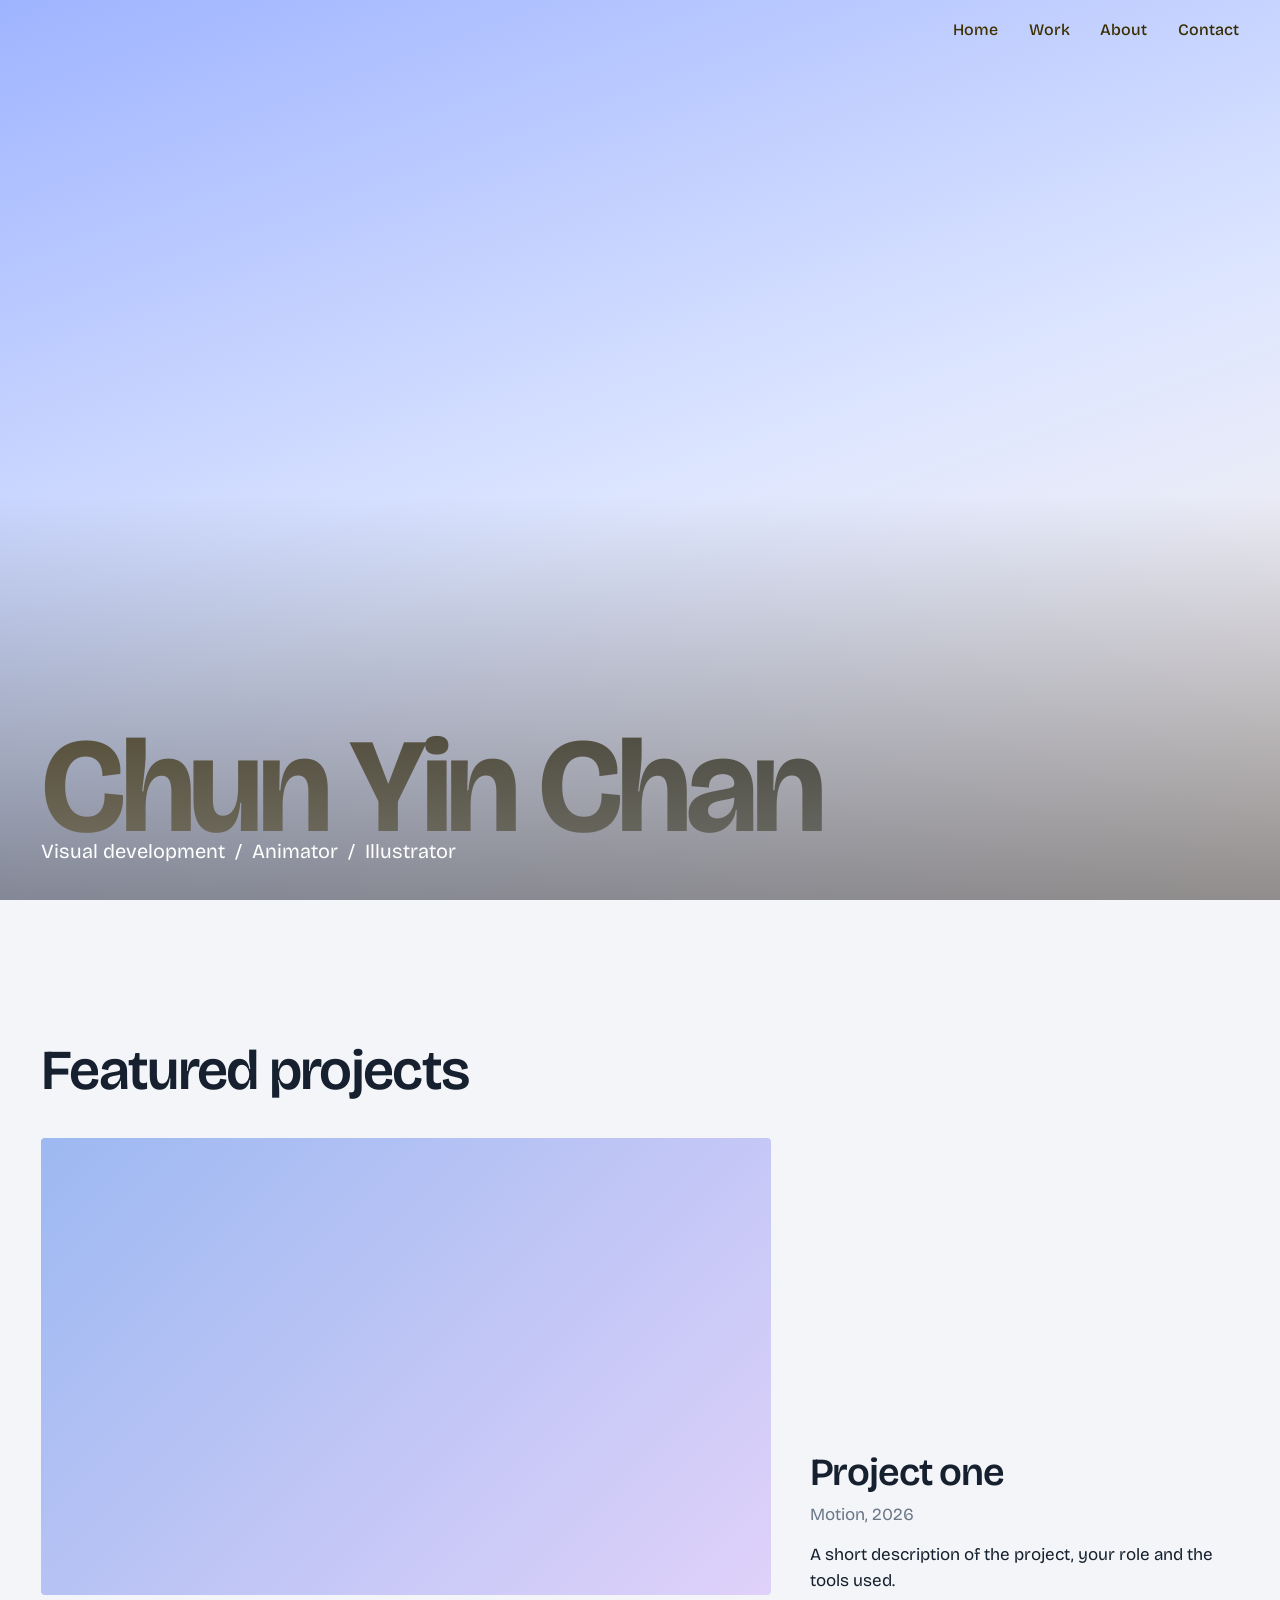
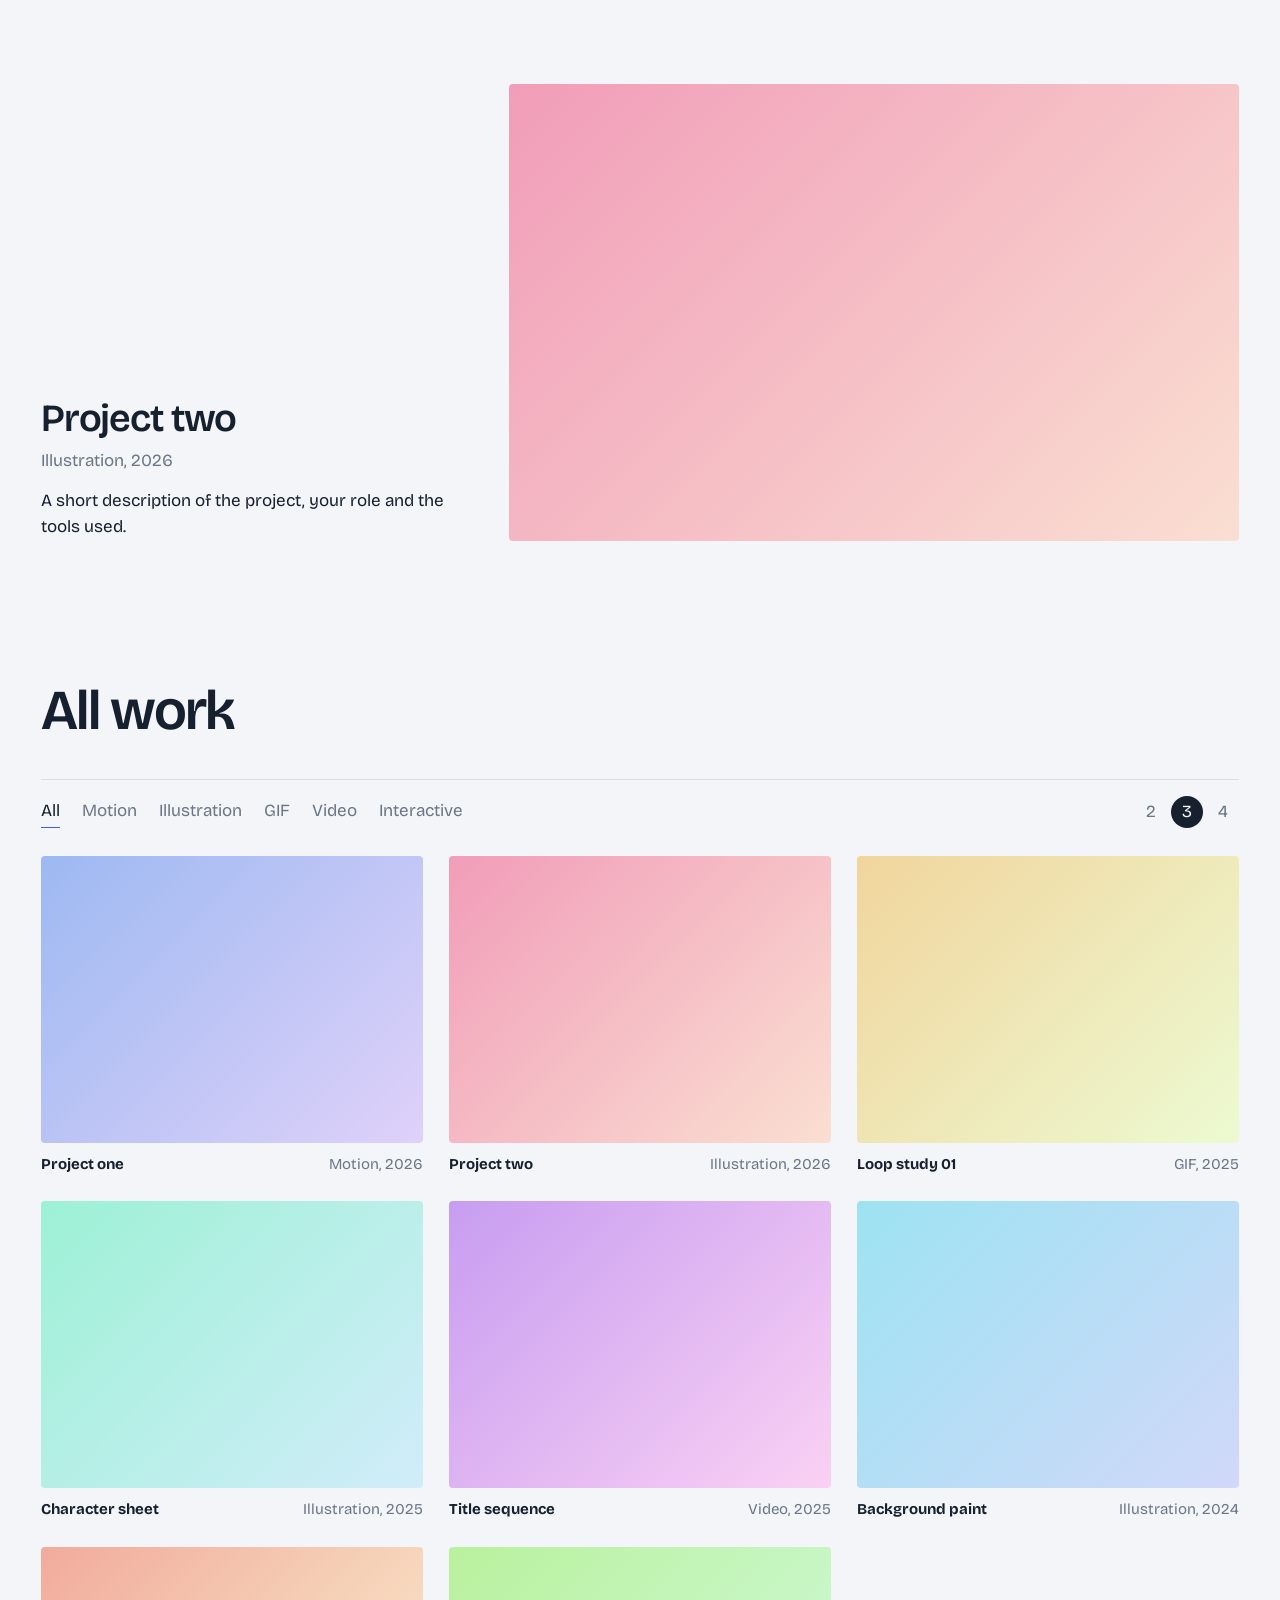
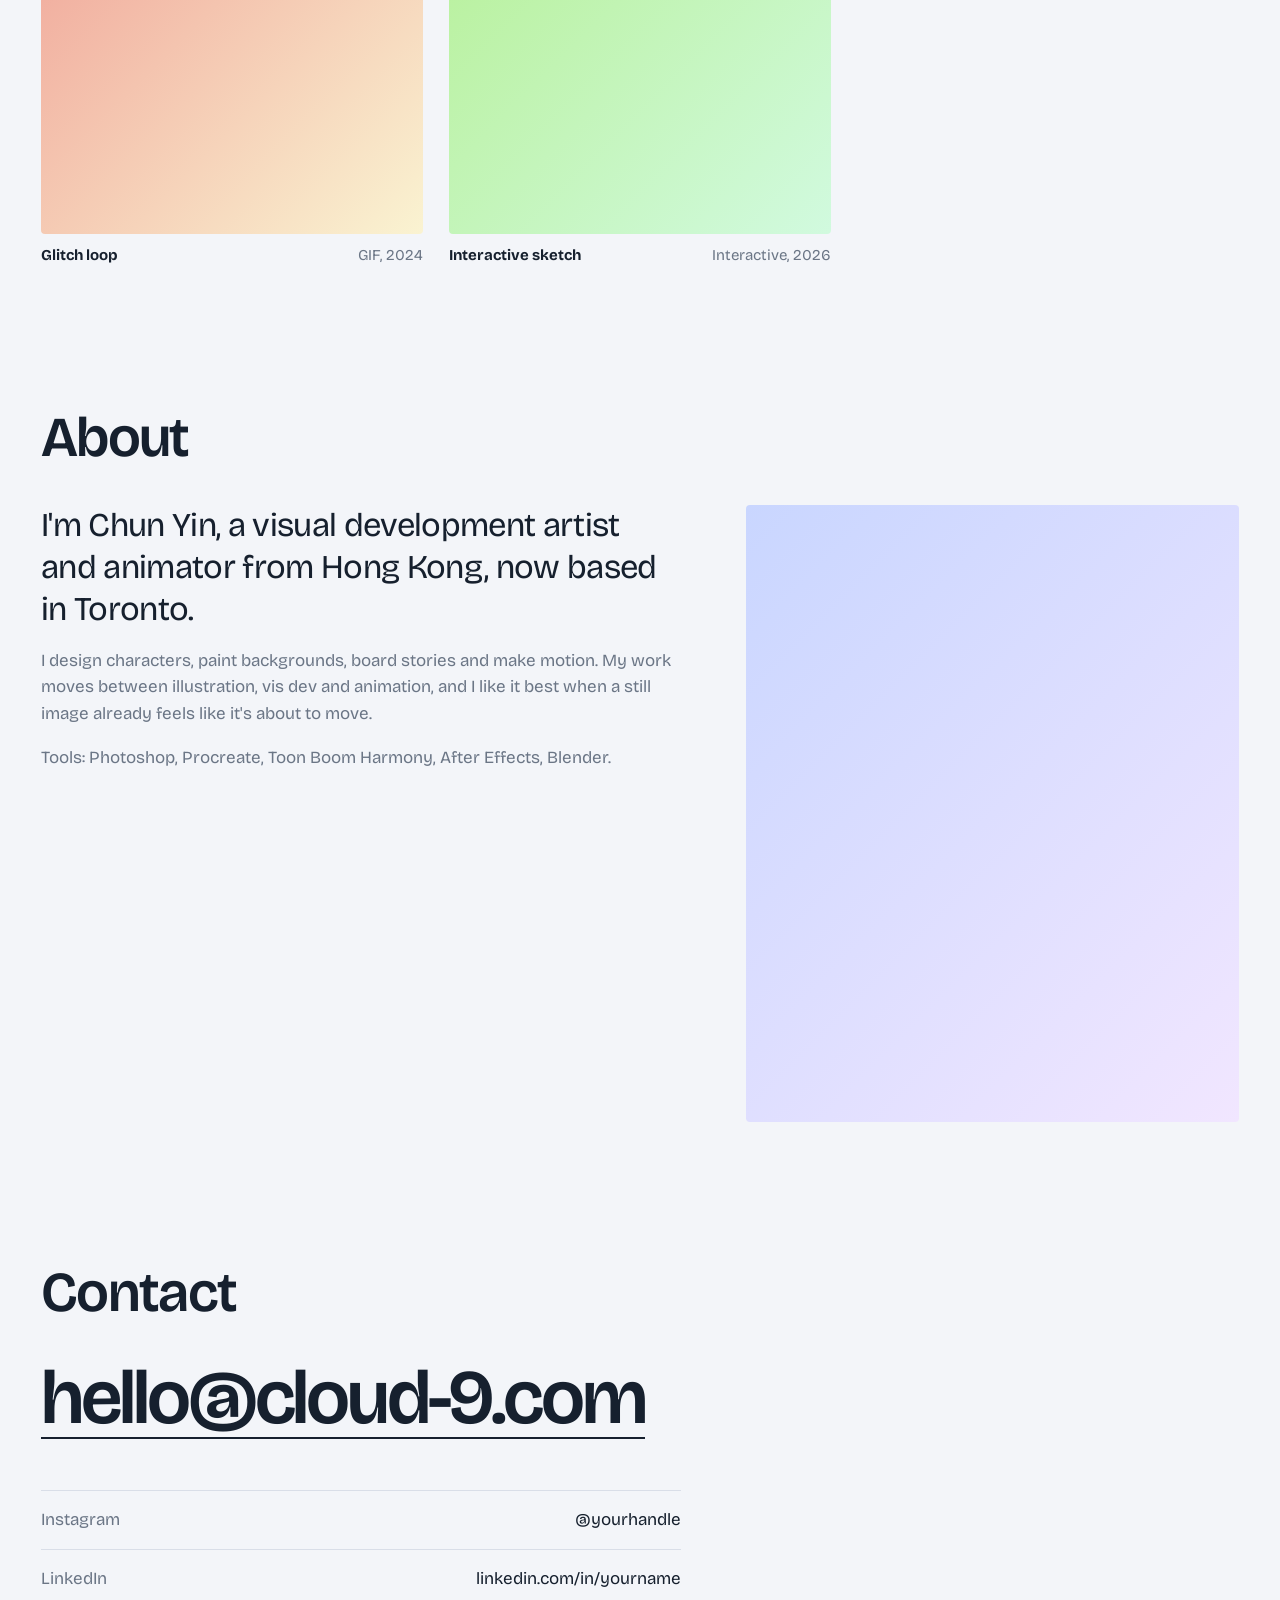
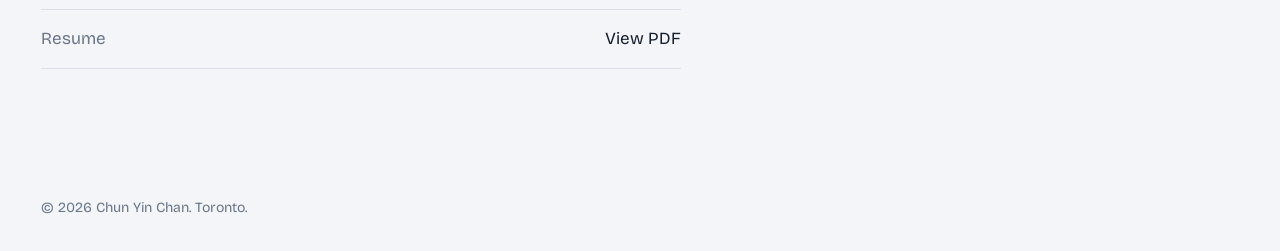
==== index.html @ bebf48cf "Add files via upload" ====
<!DOCTYPE html>
<html lang="en">
<head>
  <meta charset="UTF-8">
  <meta name="viewport" content="width=device-width, initial-scale=1.0">

  <!-- ★ 改這裡 1：瀏覽器分頁標題、Google 搜尋顯示的說明 -->
  <title>Chun Yin Chan — Visual Development, Animation, Illustration</title>
  <meta name="description" content="Portfolio of Chun Yin Chan: visual development, animation, illustration, storyboard and background design. Based in Toronto.">

  <link rel="preconnect" href="https://fonts.googleapis.com">
  <link rel="preconnect" href="https://fonts.gstatic.com" crossorigin>
  <link href="https://fonts.googleapis.com/css2?family=Bricolage+Grotesque:opsz,wght@12..96,300..800&display=swap" rel="stylesheet">
  <link rel="stylesheet" href="style.css">
</head>
<body>

  <!-- ★ 改這裡 2：左上角的名字（大名字會在捲動後縮小回到這裡） -->
  <a class="brand" href="#home" aria-label="Chun Yin Chan, back to top">Chun Yin Chan</a>

  <!-- ★ 改這裡 3（選用）：電腦版右上角選單。想改選單文字就改這裡，記得手機選單（下面）也一起改 -->
  <nav class="nav" aria-label="Main">
    <a href="#home">Home</a>
    <a href="#work">Work</a>
    <a href="#about">About</a>
    <a href="#contact">Contact</a>
  </nav>

  <!-- 手機版：Menu 按鈕 + 全螢幕選單 -->
  <button class="menu-btn" id="menu-btn" type="button" aria-expanded="false" aria-controls="menu">Menu</button>
  <div class="menu" id="menu" aria-hidden="true">
    <a href="#home">Home</a>
    <a href="#work">Work</a>
    <a href="#about">About</a>
    <a href="#contact">Contact</a>
    <!-- ★ 改這裡 4：手機選單底部的小字 -->
    <p class="menu-foot">Chun Yin Chan<br>Toronto</p>
  </div>

  <!-- HERO -->
  <header class="hero" id="home">
    <!-- ★ 改這裡 5：Hero 主圖。把你的圖命名為 hero.jpg 放進 images 資料夾；alt 是圖片說明 -->
    <img class="hero-img" src="images/hero.jpg" alt="Artwork by Chun Yin Chan" onerror="this.remove()">
    <!-- ★ 改這裡 6：名字下面那行職稱 -->
    <p class="hero-roles">Visual development &nbsp;/&nbsp; Animator &nbsp;/&nbsp; Illustrator</p>
  </header>

  <main>
    <!-- 兩個主打專案：內容來自 script.js 裡 featured: true 的作品 -->
    <section class="section" id="showcase">
      <h2 class="section-title">Featured projects</h2>
      <div class="showcase-list" id="showcase-list"></div>
    </section>

    <!-- 作品總覽 Gallery（分類選單與卡片由 script.js 自動產生） -->
    <section class="section" id="work">
      <div class="work-head">
        <h2 class="section-title">All work</h2>
        <div class="controls">
          <div class="filters" id="filters" role="tablist" aria-label="Filter works"></div>
          <div class="density" id="density" aria-label="Grid size">
            <button type="button" data-size="large" aria-label="Large grid">2</button>
            <button type="button" data-size="medium" class="active" aria-label="Medium grid">3</button>
            <button type="button" data-size="small" aria-label="Small grid">4</button>
          </div>
        </div>
      </div>
      <div class="grid" id="grid" data-size="medium"></div>
    </section>

    <!-- ABOUT -->
    <section class="section" id="about">
      <h2 class="section-title">About</h2>
      <div class="about-grid">
        <div class="about-body">
          <!-- ★ 改這裡 7：About 文字（第一段是大字） -->
          <p class="about-lead">I'm Chun Yin, a visual development artist and animator from Hong Kong, now based in Toronto.</p>
          <p>I design characters, paint backgrounds, board stories and make motion. My work moves between illustration, vis dev and animation, and I like it best when a still image already feels like it's about to move.</p>
          <p>Tools: Photoshop, Procreate, Toon Boom Harmony, After Effects, Blender.</p>
        </div>
        <!-- ★ 改這裡 8：你的照片。命名為 about.jpg 放進 images 資料夾（建議直式 4:5，例如 1200×1500） -->
        <div class="about-photo">
          <img src="images/about.jpg" alt="Portrait of Chun Yin Chan" loading="lazy" onerror="this.remove()">
        </div>
      </div>
    </section>

    <!-- CONTACT -->
    <section class="section" id="contact">
      <h2 class="section-title">Contact</h2>
      <!-- ★ 改這裡 9：Email（href 的 mailto: 後面與顯示文字兩處都要改） -->
      <a class="contact-mail" href="mailto:hello@cloud-9.com">hello@cloud-9.com</a>

      <div class="contact-list">
        <!-- ★ 改這裡 10：Instagram（網址 href 與顯示的 @帳號） -->
        <a href="https://www.instagram.com/yourhandle/" target="_blank" rel="noopener"><span>Instagram</span><span>@yourhandle</span></a>
        <!-- ★ 改這裡 11：LinkedIn -->
        <a href="https://www.linkedin.com/in/yourname/" target="_blank" rel="noopener"><span>LinkedIn</span><span>linkedin.com/in/yourname</span></a>
        <!-- ★ 改這裡 12：履歷。把 PDF 命名為 resume.pdf 放在網站資料夾最外層（和 index.html 同一層） -->
        <a href="resume.pdf" target="_blank" rel="noopener"><span>Resume</span><span>View PDF</span></a>
      </div>
    </section>
  </main>

  <!-- ★ 改這裡 13：頁尾名字與城市 -->
  <footer class="footer">© <span id="year"></span> Chun Yin Chan. Toronto.</footer>

  <!-- 點擊作品後的放大檢視：左箭頭 / 作品 / 右箭頭 -->
  <div class="lightbox" id="lightbox" aria-hidden="true" role="dialog" aria-modal="true">
    <div class="lb-bar">
      <button type="button" id="lb-close" aria-label="Close">Close</button>
    </div>
    <div class="lb-main">
      <button type="button" class="lb-arrow" id="lb-prev" aria-label="Previous work">&larr;</button>
      <div class="lb-stage" id="lb-stage"></div>
      <button type="button" class="lb-arrow" id="lb-next" aria-label="Next work">&rarr;</button>
    </div>
    <div class="lb-caption">
      <h3 id="lb-title"></h3>
      <p id="lb-desc"></p>
    </div>
  </div>

  <script src="script.js"></script>
</body>
</html>
---- style.css ----
/* ============================================================
   1. 設計變數：想改顏色、間距，只要改這一區
   ============================================================ */
:root {
  /* ★ 改這裡：想換網站配色，只改下面三個顏色 */
  --bg: #f3f5f9;          /* 背景：雲白 */
  --ink: #16202e;         /* 深藍墨色 */
  --muted: #6b7686;       /* 次要文字 */
  --line: #d9dee8;        /* 細線 */
  --accent: #3d5afe;      /* 鈷藍：只用在 hover 與按鈕狀態 */
  --pad: clamp(18px, 3.2vw, 44px);   /* 左右邊距 */
  --big: clamp(40px, 10.5vw, 168px); /* Hero 名字大小 */
  --ease: cubic-bezier(.2, .7, .2, 1);
  --roles-size: clamp(13px, 1.6vw, 20px);  /* 職稱字級 */
  --roles-bottom: 36px;                     /* 職稱離畫面底部的距離 */
  --font: "Bricolage Grotesque", "Helvetica Neue", Arial, "PingFang HK", "Noto Sans TC", sans-serif;
}

* { box-sizing: border-box; margin: 0; padding: 0; }
html { scroll-behavior: smooth; scroll-padding-top: 70px; }
body {
  background: var(--bg);
  color: var(--ink);
  font-family: var(--font);
  font-size: 17px;
  line-height: 1.55;
  -webkit-font-smoothing: antialiased;
}
a { color: inherit; text-decoration: none; }
button { font: inherit; color: inherit; background: none; border: 0; cursor: pointer; }
img, video { display: block; max-width: 100%; }
:focus-visible { outline: 2px solid var(--accent); outline-offset: 3px; }

/* ============================================================
   2. 名字（brand）與導覽：固定在畫面上
   ============================================================ */
.brand {
  position: fixed;
  z-index: 50;
  left: var(--pad);
  /* Hero 時：名字貼在職稱正上方 */
  top: calc(100svh - var(--roles-bottom) - var(--roles-size) * 1.3 - var(--big) * 0.88);
  font-size: var(--big);
  font-weight: 700;
  line-height: 1;
  letter-spacing: -0.04em;
  white-space: nowrap;
  color: #fff;
  mix-blend-mode: difference;               /* 在深色/淺色背景上都看得清楚 */
  transition: top .8s var(--ease), font-size .8s var(--ease), letter-spacing .8s var(--ease), opacity .3s;
}
body.compact .brand {                         /* 捲動後：回到左上角 */
  top: 18px;
  font-size: 22px;
  letter-spacing: -0.02em;
}

.nav {
  position: fixed;
  z-index: 50;
  top: 18px;
  right: var(--pad);
  display: flex;
  gap: clamp(14px, 2.4vw, 32px);
  font-size: 16px;
  font-weight: 500;
  color: #fff;
  mix-blend-mode: difference;
}
.nav a { position: relative; }
.nav a::after {
  content: ""; position: absolute; left: 0; right: 0; bottom: -2px; height: 1px;
  background: currentColor; transform: scaleX(0); transform-origin: left;
  transition: transform .35s var(--ease);
}
.nav a:hover::after { transform: scaleX(1); }

/* 手機版全螢幕選單（電腦版隱藏，見第 9 區） */
.menu-btn {
  display: none;
  position: fixed; z-index: 60; top: 12px; right: var(--pad);
  padding: 6px 0; font-size: 17px; font-weight: 500;
  color: #fff; mix-blend-mode: difference;
}
.menu {
  position: fixed; inset: 0; z-index: 40;
  display: flex; flex-direction: column; justify-content: center; gap: 6px;
  padding: 80px var(--pad) 40px;
  background: var(--bg);
  opacity: 0; visibility: hidden;
  transition: opacity .35s, visibility .35s;
}
.menu.open { opacity: 1; visibility: visible; }
.menu a {
  font-size: clamp(52px, 17vw, 110px); font-weight: 600; letter-spacing: -0.04em; line-height: 1.05;
  opacity: 0; transform: translateY(18px);
  transition: opacity .6s var(--ease), transform .6s var(--ease), color .2s;
}
.menu.open a { opacity: 1; transform: none; }
.menu.open a:nth-child(2) { transition-delay: .05s; }
.menu.open a:nth-child(3) { transition-delay: .1s; }
.menu.open a:nth-child(4) { transition-delay: .15s; }
.menu a:active { color: var(--accent); }
.menu-foot { margin-top: 36px; color: var(--muted); font-size: 15px; }
body.menu-open { overflow: hidden; }
body.menu-open:not(.compact) .brand { opacity: 0; }   /* 選單打開時，隱藏 Hero 的大名字避免重疊 */

/* ============================================================
   3. Hero
   ============================================================ */
.hero { position: relative; height: 100svh; min-height: 520px; background: linear-gradient(160deg, #9fb4ff, #dfe7ff 55%, #fff3e6); overflow: hidden; }
.hero-img { width: 100%; height: 100%; object-fit: cover; }
.hero::after { content: ""; position: absolute; inset: 0; background: linear-gradient(to top, rgba(10,16,30,.45), transparent 45%); pointer-events: none; }
.hero-roles { position: absolute; z-index: 2; left: var(--pad); bottom: var(--roles-bottom); color: #fff; font-size: var(--roles-size); line-height: 1.3; white-space: nowrap; }

/* 進場動畫：整頁只有這一個，Hero 圖片慢慢淡入 */
@keyframes heroIn { from { opacity: 0; transform: scale(1.04); } to { opacity: 1; transform: none; } }
.hero-img { animation: heroIn 1.4s var(--ease) both; }

/* ============================================================
   4. 區塊共用
   ============================================================ */
.section { padding: clamp(72px, 11vw, 160px) var(--pad) 0; }
.section-title { font-size: clamp(30px, 4.4vw, 64px); font-weight: 600; letter-spacing: -0.03em; line-height: 1.05; margin-bottom: clamp(24px, 3vw, 48px); }

/* ============================================================
   5. 兩個主打專案
   ============================================================ */
.showcase-list { display: grid; gap: clamp(48px, 7vw, 110px); }
.show { display: grid; grid-template-columns: 1.7fr 1fr; gap: clamp(20px, 3vw, 48px); align-items: end; cursor: pointer; }
.show:nth-child(even) { grid-template-columns: 1fr 1.7fr; }
.show:nth-child(even) .media { order: 2; }
.show .media { aspect-ratio: 16 / 10; }
.show h3 { font-size: clamp(24px, 3vw, 44px); font-weight: 600; letter-spacing: -0.03em; line-height: 1.1; }
.show .kind { color: var(--muted); margin: 8px 0 14px; }
.show p { max-width: 38ch; }

/* ============================================================
   6. 作品卡片（Showcase 與 Gallery 共用）
   ============================================================ */
.media { position: relative; overflow: hidden; background: #dfe5f0; border-radius: 4px; }
.media > img, .media > video, .media > .ph { width: 100%; height: 100%; object-fit: cover; }
.media .pv { position: absolute; inset: 0; opacity: 0; transition: opacity .35s; }
.media .pv.ready { opacity: 1; }
.ph { background: linear-gradient(135deg, hsl(var(--h) 75% 78%), hsl(calc(var(--h) + 40) 80% 90%)); }
.media img, .media video, .media .ph { transition: transform .8s var(--ease); }
.card:hover .media > :first-child, .show:hover .media > :first-child { transform: scale(1.035); }

/* Gallery 選單 */
.work-head { display: block; }
.controls { display: flex; flex-wrap: wrap; justify-content: space-between; gap: 16px; margin-bottom: 28px; border-top: 1px solid var(--line); padding-top: 16px; }
.filters { display: flex; flex-wrap: wrap; gap: 6px 22px; }
.filters button { color: var(--muted); padding: 2px 0; border-bottom: 1px solid transparent; transition: color .2s; }
.filters button:hover { color: var(--ink); }
.filters button.active { color: var(--ink); border-bottom-color: var(--accent); }
.density { display: flex; gap: 4px; }
.density button { width: 32px; height: 32px; border-radius: 50%; color: var(--muted); }
.density button.active { background: var(--ink); color: var(--bg); }

/* Grid：由 data-size 決定欄數 */
.grid { --cols: 3; display: grid; grid-template-columns: repeat(var(--cols), 1fr); gap: clamp(14px, 2vw, 28px); }
.grid[data-size="large"] { --cols: 2; }
.grid[data-size="small"] { --cols: 4; }
.card { cursor: pointer; }
.card .media { aspect-ratio: 4 / 3; }
.card .meta { display: flex; justify-content: space-between; gap: 12px; padding-top: 10px; font-size: 15px; }
.card .meta span { color: var(--muted); }
.card.hide { display: none; }

/* 捲動出現：很輕，只有位移與淡入 */
.reveal { opacity: 0; transform: translateY(18px); transition: opacity .7s var(--ease), transform .7s var(--ease); }
.reveal.in { opacity: 1; transform: none; }

/* ============================================================
   7. About / Contact / Footer
   ============================================================ */
.about-grid { display: grid; grid-template-columns: 1.3fr 1fr; gap: clamp(24px, 5vw, 80px); align-items: start; }
.about-body { max-width: 62ch; display: grid; gap: 18px; color: var(--muted); }
.about-photo { aspect-ratio: 4 / 5; border-radius: 4px; overflow: hidden; background: linear-gradient(135deg, #c9d6ff, #f1e6ff); }
.about-photo img { width: 100%; height: 100%; object-fit: cover; }
.about-lead { color: var(--ink); font-size: clamp(22px, 2.6vw, 34px); line-height: 1.25; letter-spacing: -0.02em; }
.contact-mail { display: inline-block; font-size: clamp(28px, 6vw, 88px); font-weight: 600; letter-spacing: -0.04em; line-height: 1; border-bottom: 2px solid var(--ink); transition: color .25s, border-color .25s; }
.contact-mail:hover { color: var(--accent); border-color: var(--accent); }
.contact-list { margin-top: clamp(28px, 4vw, 56px); max-width: 640px; border-bottom: 1px solid var(--line); }
.contact-list a { display: flex; justify-content: space-between; gap: 16px; padding: 16px 0; border-top: 1px solid var(--line); transition: color .2s, padding .3s var(--ease); }
.contact-list a span:first-child { color: var(--muted); }
.contact-list a:hover { color: var(--accent); padding-left: 8px; }
.footer { padding: clamp(80px, 10vw, 140px) var(--pad) 32px; color: var(--muted); font-size: 14px; }

/* ============================================================
   8. Lightbox（點擊放大）
   ============================================================ */
.lightbox { position: fixed; inset: 0; z-index: 100; background: rgba(243,245,249,.97); display: grid; grid-template-rows: auto minmax(0, 1fr) auto; padding: 10px var(--pad) 18px; opacity: 0; visibility: hidden; transition: opacity .35s, visibility .35s; }
.lightbox.open { opacity: 1; visibility: visible; }
.lb-stage { min-height: 0; display: grid; grid-template: minmax(0, 1fr) / minmax(0, 1fr); place-items: center; transform: scale(.97); transition: transform .5s var(--ease); }
.lightbox.open .lb-stage { transform: none; }
.lb-stage img, .lb-stage video, .lb-stage iframe, .lb-stage .ph { max-width: 100%; max-height: 100%; border-radius: 4px; }
.lb-stage iframe { width: min(100%, 1100px); aspect-ratio: 16 / 9; border: 0; }
.lb-stage .ph { width: min(100%, 900px); aspect-ratio: 16 / 10; }
.lb-caption { padding-top: 14px; max-width: 70ch; max-height: 30vh; overflow-y: auto; }
.lb-caption h3 { font-size: 22px; letter-spacing: -0.02em; }
.lb-caption p { color: var(--muted); }
.lb-stage img, .lb-stage video { width: 100%; height: 100%; object-fit: contain; }
.lb-bar { display: flex; justify-content: flex-end; padding-bottom: 6px; }
.lb-bar button { padding: 10px 0; font-weight: 500; }
.lb-main { min-height: 0; display: grid; grid-template-columns: auto minmax(0, 1fr) auto; align-items: stretch; gap: clamp(2px, 2vw, 24px); }
.lb-arrow { align-self: center; font-size: 30px; line-height: 1; padding: 14px 10px; transition: color .2s, transform .3s var(--ease); }
.lb-arrow:hover { color: var(--accent); }
.lb-bar button:hover { color: var(--accent); }
body.locked { overflow: hidden; }

/* ============================================================
   9. 手機與減少動態
   ============================================================ */
@media (max-width: 800px) {
  body { font-size: 16px; }
  .nav { display: none; }
  .menu-btn { display: block; }
  :root { --big: 9.2vw; --roles-bottom: 14svh; }   /* 手機：名字小一點、位置高一點 */
  .about-grid { grid-template-columns: 1fr; }
  .about-photo { max-width: 420px; }
  .lb-arrow { font-size: 24px; padding: 10px 4px; }
  body.compact .brand { font-size: 18px; }
  .show, .show:nth-child(even) { grid-template-columns: 1fr; }
  .show:nth-child(even) .media { order: 0; }
  .grid, .grid[data-size="medium"], .grid[data-size="small"] { --cols: 2; }
  .grid[data-size="large"] { --cols: 1; }
  .card .meta { flex-direction: column; gap: 0; font-size: 14px; }
  .lb-caption { max-height: 34vh; }
}
@media (min-width: 801px) {
  .menu { display: none; }   /* 電腦版不需要全螢幕選單 */
}
@media (prefers-reduced-motion: reduce) {
  * { animation: none !important; transition: none !important; scroll-behavior: auto !important; }
  .reveal { opacity: 1; transform: none; }
}
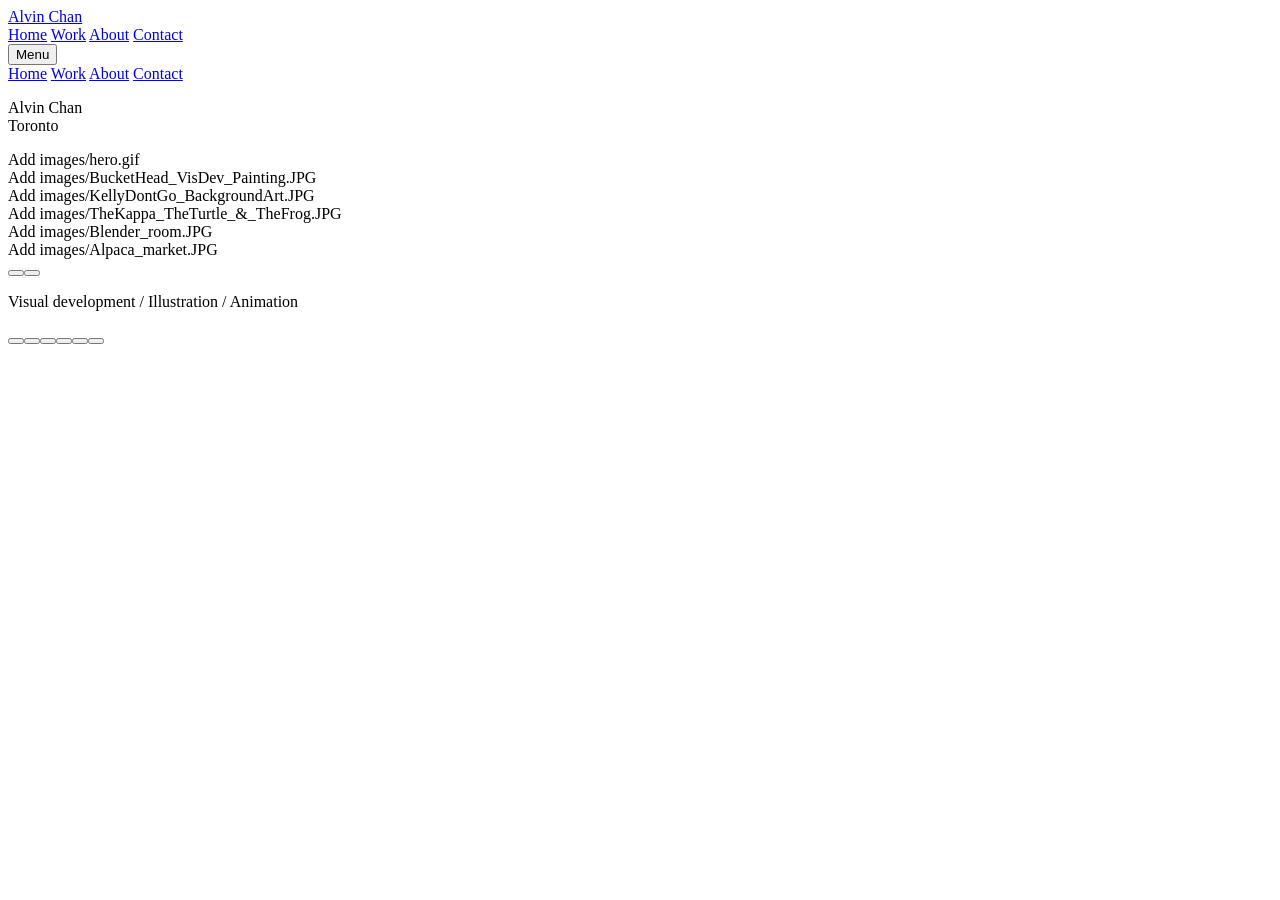
==== commit 896a0b3b: "Add files via upload" ====
--- a/index.html
+++ b/index.html
@@ -3,123 +3,47 @@
 <head>
   <meta charset="UTF-8">
   <meta name="viewport" content="width=device-width, initial-scale=1.0">
-
   <!-- ★ 改這裡 1：瀏覽器分頁標題、Google 搜尋顯示的說明 -->
-  <title>Chun Yin Chan — Visual Development, Animation, Illustration</title>
-  <meta name="description" content="Portfolio of Chun Yin Chan: visual development, animation, illustration, storyboard and background design. Based in Toronto.">
-
+  <title>Alvin Chan — Visual Development, Illustration, Animation</title>
+  <meta name="description" content="Portfolio of Alvin Chan: visual development, illustration and animation. Based in Toronto.">
   <link rel="preconnect" href="https://fonts.googleapis.com">
   <link rel="preconnect" href="https://fonts.gstatic.com" crossorigin>
-  <link href="https://fonts.googleapis.com/css2?family=Bricolage+Grotesque:opsz,wght@12..96,300..800&display=swap" rel="stylesheet">
+  <link href="https://fonts.googleapis.com/css2?family=Fraunces:ital,opsz,wght@0,9..144,300..800;1,9..144,300..800&family=Nunito:wght@400;600;700&display=swap" rel="stylesheet">
   <link rel="stylesheet" href="style.css">
 </head>
-<body>
+<body class="home">
 
-  <!-- ★ 改這裡 2：左上角的名字（大名字會在捲動後縮小回到這裡） -->
-  <a class="brand" href="#home" aria-label="Chun Yin Chan, back to top">Chun Yin Chan</a>
+  <!-- ★ 改這裡 2：左上角的名字（四個頁面都要改） -->
+  <a class="brand" href="index.html" aria-label="Alvin Chan, home">Alvin Chan</a>
 
-  <!-- ★ 改這裡 3（選用）：電腦版右上角選單。想改選單文字就改這裡，記得手機選單（下面）也一起改 -->
+  <!-- 電腦版右上角選單。目前所在頁面有 aria-current="page"，會自動顯示底線 -->
   <nav class="nav" aria-label="Main">
-    <a href="#home">Home</a>
-    <a href="#work">Work</a>
-    <a href="#about">About</a>
-    <a href="#contact">Contact</a>
+    <a href="index.html" aria-current="page">Home</a>
+    <a href="work.html">Work</a>
+    <a href="about.html">About</a>
+    <a href="contact.html">Contact</a>
   </nav>
 
   <!-- 手機版：Menu 按鈕 + 全螢幕選單 -->
   <button class="menu-btn" id="menu-btn" type="button" aria-expanded="false" aria-controls="menu">Menu</button>
   <div class="menu" id="menu" aria-hidden="true">
-    <a href="#home">Home</a>
-    <a href="#work">Work</a>
-    <a href="#about">About</a>
-    <a href="#contact">Contact</a>
-    <!-- ★ 改這裡 4：手機選單底部的小字 -->
-    <p class="menu-foot">Chun Yin Chan<br>Toronto</p>
+    <a href="index.html" aria-current="page">Home</a>
+    <a href="work.html">Work</a>
+    <a href="about.html">About</a>
+    <a href="contact.html">Contact</a>
+    <!-- ★ 改這裡 3：手機選單底部小字 -->
+    <p class="menu-foot">Alvin Chan<br>Toronto</p>
   </div>
 
-  <!-- HERO -->
-  <header class="hero" id="home">
-    <!-- ★ 改這裡 5：Hero 主圖。把你的圖命名為 hero.jpg 放進 images 資料夾；alt 是圖片說明 -->
-    <img class="hero-img" src="images/hero.jpg" alt="Artwork by Chun Yin Chan" onerror="this.remove()">
-    <!-- ★ 改這裡 6：名字下面那行職稱 -->
-    <p class="hero-roles">Visual development &nbsp;/&nbsp; Animator &nbsp;/&nbsp; Illustrator</p>
-  </header>
-
-  <main>
-    <!-- 兩個主打專案：內容來自 script.js 裡 featured: true 的作品 -->
-    <section class="section" id="showcase">
-      <h2 class="section-title">Featured projects</h2>
-      <div class="showcase-list" id="showcase-list"></div>
-    </section>
-
-    <!-- 作品總覽 Gallery（分類選單與卡片由 script.js 自動產生） -->
-    <section class="section" id="work">
-      <div class="work-head">
-        <h2 class="section-title">All work</h2>
-        <div class="controls">
-          <div class="filters" id="filters" role="tablist" aria-label="Filter works"></div>
-          <div class="density" id="density" aria-label="Grid size">
-            <button type="button" data-size="large" aria-label="Large grid">2</button>
-            <button type="button" data-size="medium" class="active" aria-label="Medium grid">3</button>
-            <button type="button" data-size="small" aria-label="Small grid">4</button>
-          </div>
-        </div>
-      </div>
-      <div class="grid" id="grid" data-size="medium"></div>
-    </section>
-
-    <!-- ABOUT -->
-    <section class="section" id="about">
-      <h2 class="section-title">About</h2>
-      <div class="about-grid">
-        <div class="about-body">
-          <!-- ★ 改這裡 7：About 文字（第一段是大字） -->
-          <p class="about-lead">I'm Chun Yin, a visual development artist and animator from Hong Kong, now based in Toronto.</p>
-          <p>I design characters, paint backgrounds, board stories and make motion. My work moves between illustration, vis dev and animation, and I like it best when a still image already feels like it's about to move.</p>
-          <p>Tools: Photoshop, Procreate, Toon Boom Harmony, After Effects, Blender.</p>
-        </div>
-        <!-- ★ 改這裡 8：你的照片。命名為 about.jpg 放進 images 資料夾（建議直式 4:5，例如 1200×1500） -->
-        <div class="about-photo">
-          <img src="images/about.jpg" alt="Portrait of Chun Yin Chan" loading="lazy" onerror="this.remove()">
-        </div>
-      </div>
-    </section>
-
-    <!-- CONTACT -->
-    <section class="section" id="contact">
-      <h2 class="section-title">Contact</h2>
-      <!-- ★ 改這裡 9：Email（href 的 mailto: 後面與顯示文字兩處都要改） -->
-      <a class="contact-mail" href="mailto:hello@cloud-9.com">hello@cloud-9.com</a>
-
-      <div class="contact-list">
-        <!-- ★ 改這裡 10：Instagram（網址 href 與顯示的 @帳號） -->
-        <a href="https://www.instagram.com/yourhandle/" target="_blank" rel="noopener"><span>Instagram</span><span>@yourhandle</span></a>
-        <!-- ★ 改這裡 11：LinkedIn -->
-        <a href="https://www.linkedin.com/in/yourname/" target="_blank" rel="noopener"><span>LinkedIn</span><span>linkedin.com/in/yourname</span></a>
-        <!-- ★ 改這裡 12：履歷。把 PDF 命名為 resume.pdf 放在網站資料夾最外層（和 index.html 同一層） -->
-        <a href="resume.pdf" target="_blank" rel="noopener"><span>Resume</span><span>View PDF</span></a>
-      </div>
-    </section>
+  <main class="hero" id="home">
+    <!-- 幻燈片內容在 script.js 最上面（★ 改這裡 A） -->
+    <div class="slides" id="slides" aria-roledescription="carousel" aria-label="Selected works"></div>
+    <!-- ★ 改這裡 5：名字下面那行職稱 -->
+    <p class="hero-roles">Visual development / Illustration / Animation</p>
+    <div class="slide-ui">
+      <div class="dots" id="dots"></div>
+    </div>
   </main>
-
-  <!-- ★ 改這裡 13：頁尾名字與城市 -->
-  <footer class="footer">© <span id="year"></span> Chun Yin Chan. Toronto.</footer>
-
-  <!-- 點擊作品後的放大檢視：左箭頭 / 作品 / 右箭頭 -->
-  <div class="lightbox" id="lightbox" aria-hidden="true" role="dialog" aria-modal="true">
-    <div class="lb-bar">
-      <button type="button" id="lb-close" aria-label="Close">Close</button>
-    </div>
-    <div class="lb-main">
-      <button type="button" class="lb-arrow" id="lb-prev" aria-label="Previous work">&larr;</button>
-      <div class="lb-stage" id="lb-stage"></div>
-      <button type="button" class="lb-arrow" id="lb-next" aria-label="Next work">&rarr;</button>
-    </div>
-    <div class="lb-caption">
-      <h3 id="lb-title"></h3>
-      <p id="lb-desc"></p>
-    </div>
-  </div>
 
   <script src="script.js"></script>
 </body>
